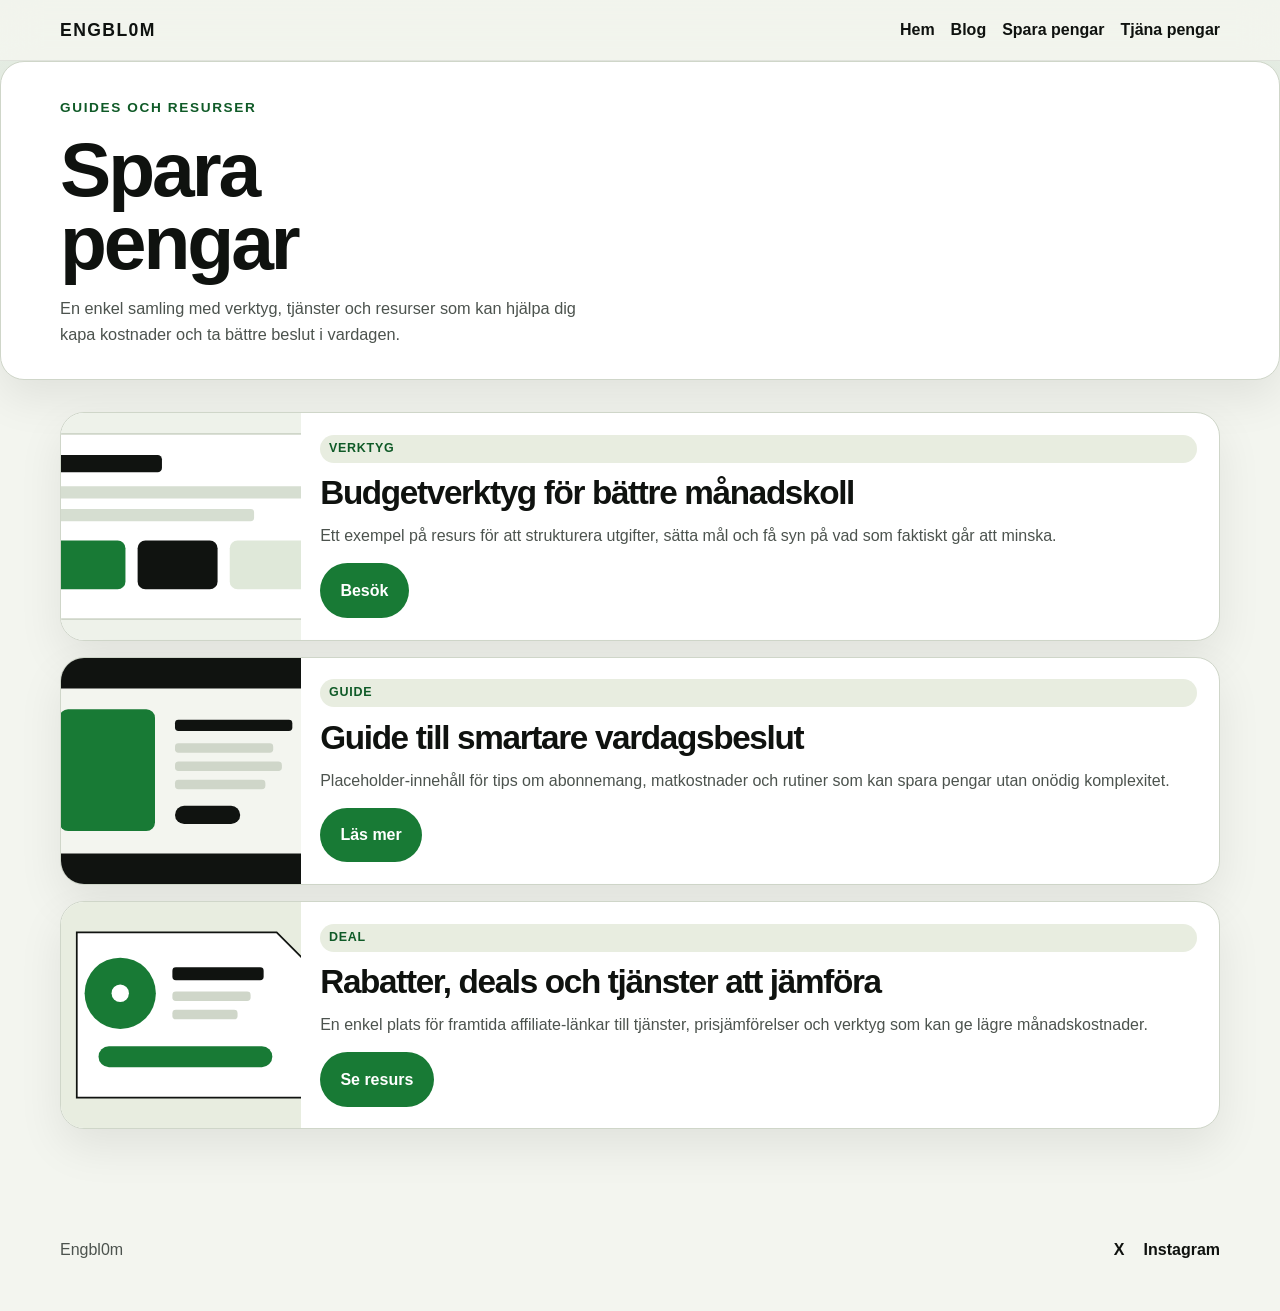
==== sparapengar.html @ 449a46ea "Init commit" ====
<!DOCTYPE html>
<html lang="sv">
<head>
  <meta charset="UTF-8">
  <meta name="viewport" content="width=device-width, initial-scale=1.0">
  <title>Engbl0m | Spara pengar</title>
  <meta name="description" content="Resurser och tips för att spara pengar med smarta verktyg och bättre vanor.">
  <link rel="stylesheet" href="css/styles.css">
</head>
<body data-page="savings">
  <header class="site-header">
    <div class="container header-inner">
      <a class="brand" href="index.html">Engbl0m</a>
      <nav class="site-nav" aria-label="Huvudnavigation">
        <a href="index.html">Hem</a>
        <a href="index.html#blog">Blog</a>
        <a href="sparapengar.html" aria-current="page">Spara pengar</a>
        <a href="tjanapengar.html">Tjäna pengar</a>
      </nav>
    </div>
  </header>

  <main>
    <section class="page-hero section">
      <div class="container">
        <p class="section-tag">Guides och resurser</p>
        <h1>Spara pengar</h1>
        <p class="page-intro">En enkel samling med verktyg, tjänster och resurser som kan hjälpa dig kapa kostnader och ta bättre beslut i vardagen.</p>
      </div>
    </section>

    <section class="section">
      <div class="container">
        <div id="resource-list" class="resource-list" aria-live="polite"></div>
      </div>
    </section>
  </main>

  <footer class="site-footer">
    <div class="container footer-inner">
      <p>Engbl0m</p>
      <div class="footer-links">
        <a href="https://x.com" target="_blank" rel="noreferrer">X</a>
        <a href="https://instagram.com" target="_blank" rel="noreferrer">Instagram</a>
      </div>
    </div>
  </footer>

  <script src="js/main.js"></script>
</body>
</html>
---- css/styles.css ----
:root {
  --bg: #f3f5ef;
  --surface: #ffffff;
  --surface-alt: #e8ede0;
  --text: #0f120f;
  --muted: #4c534e;
  --border: #cfd6c9;
  --accent: #187a35;
  --accent-dark: #0f5a27;
  --shadow: 0 18px 45px rgba(15, 18, 15, 0.08);
  --radius: 24px;
  --radius-small: 14px;
  --container: 1160px;
}

*,
*::before,
*::after {
  box-sizing: border-box;
}

html {
  scroll-behavior: smooth;
}

body {
  margin: 0;
  font-family: "Trebuchet MS", "Segoe UI", Arial, sans-serif;
  color: var(--text);
  background:
    linear-gradient(180deg, rgba(24, 122, 53, 0.08), transparent 18rem),
    var(--bg);
  line-height: 1.6;
}

img {
  display: block;
  max-width: 100%;
}

a {
  color: inherit;
  text-decoration: none;
}

button,
input,
select {
  font: inherit;
}

button {
  cursor: pointer;
}

:focus-visible {
  outline: 3px solid rgba(24, 122, 53, 0.35);
  outline-offset: 3px;
}

.container {
  width: min(calc(100% - 2rem), var(--container));
  margin: 0 auto;
}

.section {
  padding: 2rem 0 5rem;
}

.section-tag,
.eyebrow {
  display: inline-block;
  margin: 0 0 0.9rem;
  font-size: 0.85rem;
  font-weight: 700;
  text-transform: uppercase;
  letter-spacing: 0.12em;
  color: var(--accent-dark);
}

h1,
h2,
h3 {
  margin: 0;
  font-family: Impact, Haettenschweiler, "Arial Narrow Bold", sans-serif;
  line-height: 0.95;
  letter-spacing: -0.04em;
}

h1 {
  font-size: clamp(2.9rem, 6vw, 5.7rem);
  max-width: 10ch;
}

h2 {
  font-size: clamp(2.2rem, 4.5vw, 4rem);
}

p {
  margin: 0;
  color: var(--muted);
}

.site-header {
  position: sticky;
  top: 0;
  z-index: 20;
  backdrop-filter: blur(18px);
  background: rgba(243, 245, 239, 0.9);
  border-bottom: 1px solid rgba(15, 18, 15, 0.08);
}

.header-inner,
.footer-inner,
.hero-socials,
.site-nav,
.blog-footer {
  display: flex;
  align-items: center;
}

.header-inner,
.footer-inner {
  justify-content: space-between;
  gap: 1rem;
  padding: 1rem 0;
}

.brand {
  font-weight: 800;
  font-size: 1.1rem;
  letter-spacing: 0.08em;
  text-transform: uppercase;
}

.site-nav {
  gap: 1rem;
  flex-wrap: wrap;
}

.site-nav a,
.hero-socials a,
.footer-links a {
  position: relative;
  font-weight: 600;
}

.site-nav a::after,
.hero-socials a::after,
.footer-links a::after {
  content: "";
  position: absolute;
  left: 0;
  bottom: -0.2rem;
  width: 100%;
  height: 2px;
  transform: scaleX(0);
  transform-origin: left;
  background: var(--accent);
  transition: transform 0.2s ease;
}

.site-nav a:hover::after,
.site-nav a:focus-visible::after,
.hero-socials a:hover::after,
.hero-socials a:focus-visible::after,
.footer-links a:hover::after,
.footer-links a:focus-visible::after {
  transform: scaleX(1);
}

.hero-grid {
  display: grid;
  grid-template-columns: minmax(280px, 0.95fr) minmax(320px, 1.05fr);
  gap: 2rem;
  align-items: start;
}

.hero-visual,
.hero-copy,
.blog-list,
.cta-card,
.resource-card,
.page-hero {
  position: relative;
}

.portrait-frame,
.blog-card,
.cta-card,
.resource-card,
.page-hero {
  border: 1px solid var(--border);
  border-radius: var(--radius);
  background: var(--surface);
  box-shadow: var(--shadow);
}

.portrait-frame {
  overflow: hidden;
  aspect-ratio: 4 / 5;
}

.portrait-frame img {
  width: 100%;
  height: 100%;
  object-fit: cover;
}

.hero-copy {
  padding: 2rem 0 0;
}

.hero-copy p {
  max-width: 58ch;
  font-size: 1.04rem;
  margin-top: 1.25rem;
}

.hero-socials {
  grid-column: 1 / -1;
  justify-content: center;
  gap: 1.5rem;
  padding-top: 0.8rem;
  border-top: 1px solid var(--border);
}

.hero-socials a {
  font-size: 1.1rem;
  padding: 0.35rem 0.25rem;
}

.section-header {
  display: grid;
  grid-template-columns: minmax(220px, 0.7fr) minmax(280px, 1fr);
  gap: 2rem;
  align-items: end;
  margin-bottom: 2rem;
}

.blog-controls {
  display: grid;
  grid-template-columns: repeat(3, minmax(0, 1fr));
  gap: 0.9rem;
}

.blog-controls label {
  display: grid;
  gap: 0.45rem;
  font-size: 0.92rem;
  font-weight: 600;
}

.blog-controls select,
.blog-controls input {
  width: 100%;
  padding: 0.85rem 0.95rem;
  border: 1px solid var(--border);
  border-radius: var(--radius-small);
  background: var(--surface);
  color: var(--text);
}

.blog-list,
.resource-list {
  display: grid;
  gap: 1rem;
}

.blog-card {
  display: grid;
  grid-template-columns: minmax(0, 1fr) auto;
  gap: 1.5rem;
  padding: 1.35rem;
}

.blog-card-main {
  display: grid;
  gap: 0.85rem;
}

.blog-card h3 {
  font-size: clamp(1.4rem, 2vw, 2rem);
  line-height: 1.02;
}

.meta-row {
  display: flex;
  flex-wrap: wrap;
  gap: 0.7rem;
  align-items: center;
  color: var(--muted);
  font-size: 0.9rem;
}

.pill {
  display: inline-flex;
  align-items: center;
  padding: 0.25rem 0.55rem;
  border-radius: 999px;
  background: var(--surface-alt);
  color: var(--accent-dark);
  font-size: 0.78rem;
  font-weight: 700;
  text-transform: uppercase;
  letter-spacing: 0.06em;
}

.button,
.button-secondary {
  display: inline-flex;
  align-items: center;
  justify-content: center;
  min-height: 48px;
  padding: 0.85rem 1.2rem;
  border-radius: 999px;
  border: 1px solid transparent;
  font-weight: 700;
  transition: transform 0.18s ease, background-color 0.18s ease, border-color 0.18s ease;
}

.button {
  background: var(--accent);
  color: #fff;
}

.button:hover,
.button:focus-visible {
  background: var(--accent-dark);
  transform: translateY(-1px);
}

.button-secondary {
  background: transparent;
  color: var(--text);
  border-color: var(--border);
}

.button-secondary:hover,
.button-secondary:focus-visible {
  border-color: var(--accent);
  color: var(--accent-dark);
}

.blog-footer {
  justify-content: space-between;
  gap: 1rem;
  margin-top: 1.5rem;
}

.blog-meta {
  font-size: 0.95rem;
}

.cta-grid {
  display: grid;
  grid-template-columns: repeat(2, minmax(0, 1fr));
  gap: 1rem;
}

.cta-card {
  padding: 1.8rem;
  min-height: 320px;
  display: flex;
  flex-direction: column;
  justify-content: space-between;
}

.cta-card p {
  max-width: 38ch;
}

.page-hero {
  padding: 2rem;
}

.page-intro {
  margin-top: 1rem;
  max-width: 58ch;
  font-size: 1.02rem;
}

.resource-card {
  display: grid;
  grid-template-columns: 240px minmax(0, 1fr);
  gap: 1.2rem;
  overflow: hidden;
}

.resource-image {
  min-height: 100%;
}

.resource-image img {
  width: 100%;
  height: 100%;
  min-height: 220px;
  object-fit: cover;
}

.resource-content {
  display: flex;
  flex-direction: column;
  justify-content: center;
  gap: 0.9rem;
  padding: 1.35rem 1.35rem 1.35rem 0;
}

.resource-content h2 {
  font-size: clamp(1.6rem, 2.6vw, 2.3rem);
}

.site-footer {
  padding: 0.75rem 0 2rem;
}

.footer-links {
  display: flex;
  gap: 1.2rem;
}

@media (max-width: 900px) {
  .section-header,
  .hero-grid,
  .resource-card,
  .cta-grid {
    grid-template-columns: 1fr;
  }

  .hero-copy {
    padding-top: 0;
  }

  .blog-controls {
    grid-template-columns: 1fr;
  }

  .resource-card {
    gap: 0;
  }

  .resource-content {
    padding: 1.25rem;
  }
}

@media (max-width: 640px) {
  .section {
    padding: 1.5rem 0 3.5rem;
  }

  .header-inner,
  .footer-inner,
  .blog-footer,
  .site-nav {
    align-items: flex-start;
  }

  .header-inner,
  .footer-inner,
  .blog-footer {
    flex-direction: column;
  }

  h1 {
    max-width: 12ch;
  }

  .blog-card {
    grid-template-columns: 1fr;
  }

  .button,
  .button-secondary {
    width: 100%;
  }

  .hero-socials {
    flex-wrap: wrap;
  }
}
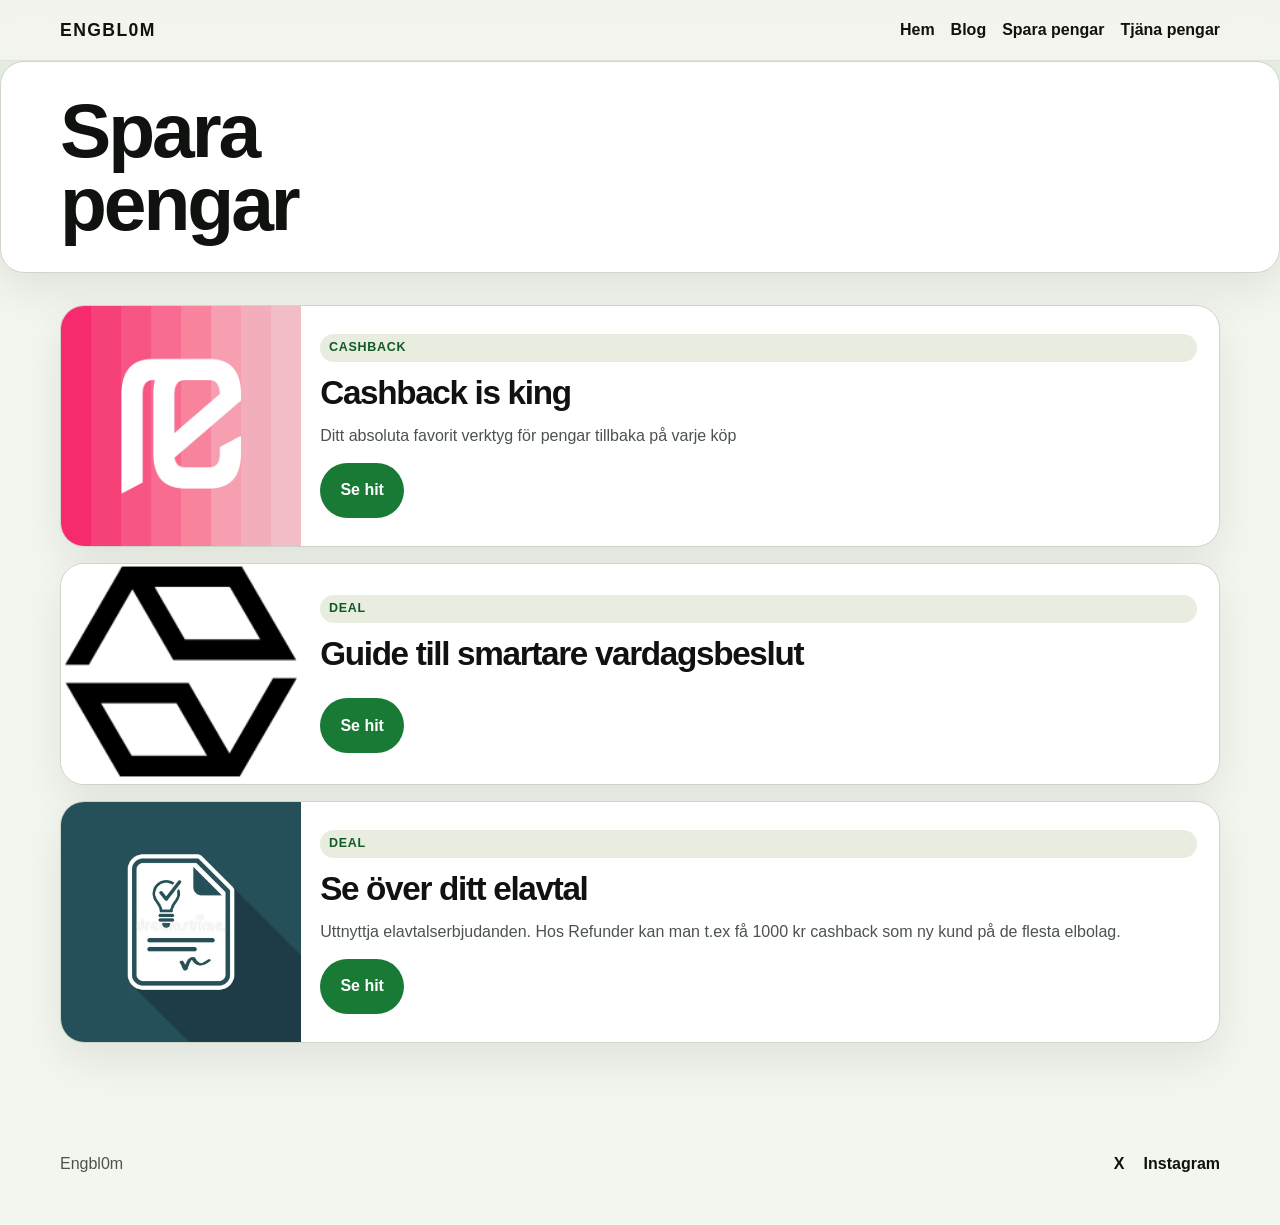
==== commit 91232834: "fixat skit" ====
--- a/sparapengar.html
+++ b/sparapengar.html
@@ -23,9 +23,7 @@
   <main>
     <section class="page-hero section">
       <div class="container">
-        <p class="section-tag">Guides och resurser</p>
         <h1>Spara pengar</h1>
-        <p class="page-intro">En enkel samling med verktyg, tjänster och resurser som kan hjälpa dig kapa kostnader och ta bättre beslut i vardagen.</p>
       </div>
     </section>
 
@@ -40,8 +38,8 @@
     <div class="container footer-inner">
       <p>Engbl0m</p>
       <div class="footer-links">
-        <a href="https://x.com" target="_blank" rel="noreferrer">X</a>
-        <a href="https://instagram.com" target="_blank" rel="noreferrer">Instagram</a>
+        <a href="https://x.com/Engbl0m" target="_blank" rel="noreferrer">X</a>
+        <a href="https://www.instagram.com/albin_engblom/" target="_blank" rel="noreferrer">Instagram</a>
       </div>
     </div>
   </footer>
@@ -49,3 +47,5 @@
   <script src="js/main.js"></script>
 </body>
 </html>
+
+
--- a/css/styles.css
+++ b/css/styles.css
@@ -268,10 +268,26 @@
 }
 
 .blog-card {
-  display: grid;
-  grid-template-columns: minmax(0, 1fr) auto;
-  gap: 1.5rem;
+  overflow: hidden;
+}
+
+.blog-card-button {
+  width: 100%;
+  display: block;
   padding: 1.35rem;
+  border: 0;
+  background: transparent;
+  text-align: left;
+  transition: background-color 0.18s ease, transform 0.18s ease;
+}
+
+.blog-card-button:hover,
+.blog-card-button:focus-visible {
+  background: linear-gradient(135deg, rgba(24, 122, 53, 0.08), rgba(24, 122, 53, 0.02));
+}
+
+.blog-card-button:hover {
+  transform: translateY(-1px);
 }
 
 .blog-card-main {
@@ -282,6 +298,20 @@
 .blog-card h3 {
   font-size: clamp(1.4rem, 2vw, 2rem);
   line-height: 1.02;
+}
+
+.blog-card-hint {
+  display: inline-flex;
+  align-items: center;
+  gap: 0.45rem;
+  font-weight: 700;
+  color: var(--accent-dark);
+}
+
+.blog-card-hint::after {
+  content: ">";
+  font-size: 1.2rem;
+  line-height: 1;
 }
 
 .meta-row {
@@ -352,6 +382,145 @@
   font-size: 0.95rem;
 }
 
+.modal-open {
+  overflow: hidden;
+}
+
+.blog-modal {
+  position: fixed;
+  inset: 0;
+  z-index: 40;
+  display: grid;
+  place-items: center;
+  padding: 1.5rem;
+}
+
+.blog-modal[hidden] {
+  display: none;
+}
+
+.blog-modal-backdrop {
+  position: absolute;
+  inset: 0;
+  background: rgba(15, 18, 15, 0.55);
+  backdrop-filter: blur(10px);
+}
+
+.blog-modal-dialog {
+  position: relative;
+  width: min(760px, 100%);
+  max-height: min(88vh, 920px);
+  overflow: auto;
+  display: grid;
+  gap: 1.15rem;
+  padding: 1.5rem;
+  border: 1px solid rgba(255, 255, 255, 0.4);
+  border-radius: var(--radius);
+  background:
+    linear-gradient(180deg, rgba(24, 122, 53, 0.08), rgba(255, 255, 255, 0.98) 10rem),
+    var(--surface);
+  box-shadow: 0 28px 80px rgba(15, 18, 15, 0.25);
+}
+
+.blog-modal-close {
+  justify-self: end;
+  min-height: 44px;
+  padding: 0.65rem 1rem;
+  border: 1px solid var(--border);
+  border-radius: 999px;
+  background: rgba(255, 255, 255, 0.92);
+  color: var(--text);
+  font-weight: 700;
+}
+
+.blog-modal-content {
+  display: grid;
+  gap: 1rem;
+}
+
+.blog-modal-content > * {
+  margin: 0;
+}
+
+.blog-modal-content p {
+  color: var(--text);
+  font-size: 1.02rem;
+}
+
+.blog-block-heading {
+  font-size: clamp(1.25rem, 2.6vw, 1.8rem);
+  line-height: 1.02;
+}
+
+.blog-block-quote {
+  margin: 0;
+  padding: 1rem 1.1rem;
+  border-left: 4px solid var(--accent);
+  border-radius: 0 var(--radius-small) var(--radius-small) 0;
+  background: var(--surface-alt);
+  color: var(--text);
+  font-weight: 700;
+}
+
+.blog-media-card {
+  display: grid;
+  gap: 0.7rem;
+  margin: 0;
+}
+
+.blog-media-card img,
+.blog-media-card video {
+  width: 100%;
+  border-radius: var(--radius-small);
+  border: 1px solid var(--border);
+  background: #dfe6d7;
+}
+
+.blog-media-card figcaption {
+  font-size: 0.94rem;
+  color: var(--muted);
+}
+
+.blog-video-embed {
+  position: relative;
+  width: 100%;
+  padding-top: 56.25%;
+  overflow: hidden;
+  border-radius: var(--radius-small);
+  border: 1px solid var(--border);
+  background: #111;
+}
+
+.blog-video-embed iframe {
+  position: absolute;
+  inset: 0;
+  width: 100%;
+  height: 100%;
+  border: 0;
+}
+
+.blog-link-card {
+  display: grid;
+  gap: 0.35rem;
+  padding: 1rem 1.1rem;
+  border: 1px solid var(--border);
+  border-radius: var(--radius-small);
+  background: linear-gradient(135deg, rgba(24, 122, 53, 0.08), rgba(255, 255, 255, 0.96));
+}
+
+.blog-link-card:hover,
+.blog-link-card:focus-visible {
+  border-color: var(--accent);
+}
+
+.blog-link-label {
+  font-size: 0.78rem;
+  font-weight: 700;
+  text-transform: uppercase;
+  letter-spacing: 0.08em;
+  color: var(--accent-dark);
+}
+
 .cta-grid {
   display: grid;
   grid-template-columns: repeat(2, minmax(0, 1fr));
@@ -410,6 +579,20 @@
   font-size: clamp(1.6rem, 2.6vw, 2.3rem);
 }
 
+.resource-card-dual {
+  grid-template-columns: 240px minmax(0, 1fr) 240px;
+}
+
+.resource-image-secondary {
+  border-left: 1px solid var(--border);
+}
+
+.resource-image.resource-image-secondary img {
+  object-fit: contain;
+  padding: 1rem;
+  background: var(--surface);
+}
+
 .site-footer {
   padding: 0.75rem 0 2rem;
 }
@@ -466,8 +649,17 @@
     max-width: 12ch;
   }
 
-  .blog-card {
-    grid-template-columns: 1fr;
+  .blog-card-button {
+    padding: 1.15rem;
+  }
+
+  .blog-modal {
+    padding: 0.75rem;
+  }
+
+  .blog-modal-dialog {
+    max-height: 92vh;
+    padding: 1.15rem;
   }
 
   .button,
@@ -479,3 +671,6 @@
     flex-wrap: wrap;
   }
 }
+
+
+
